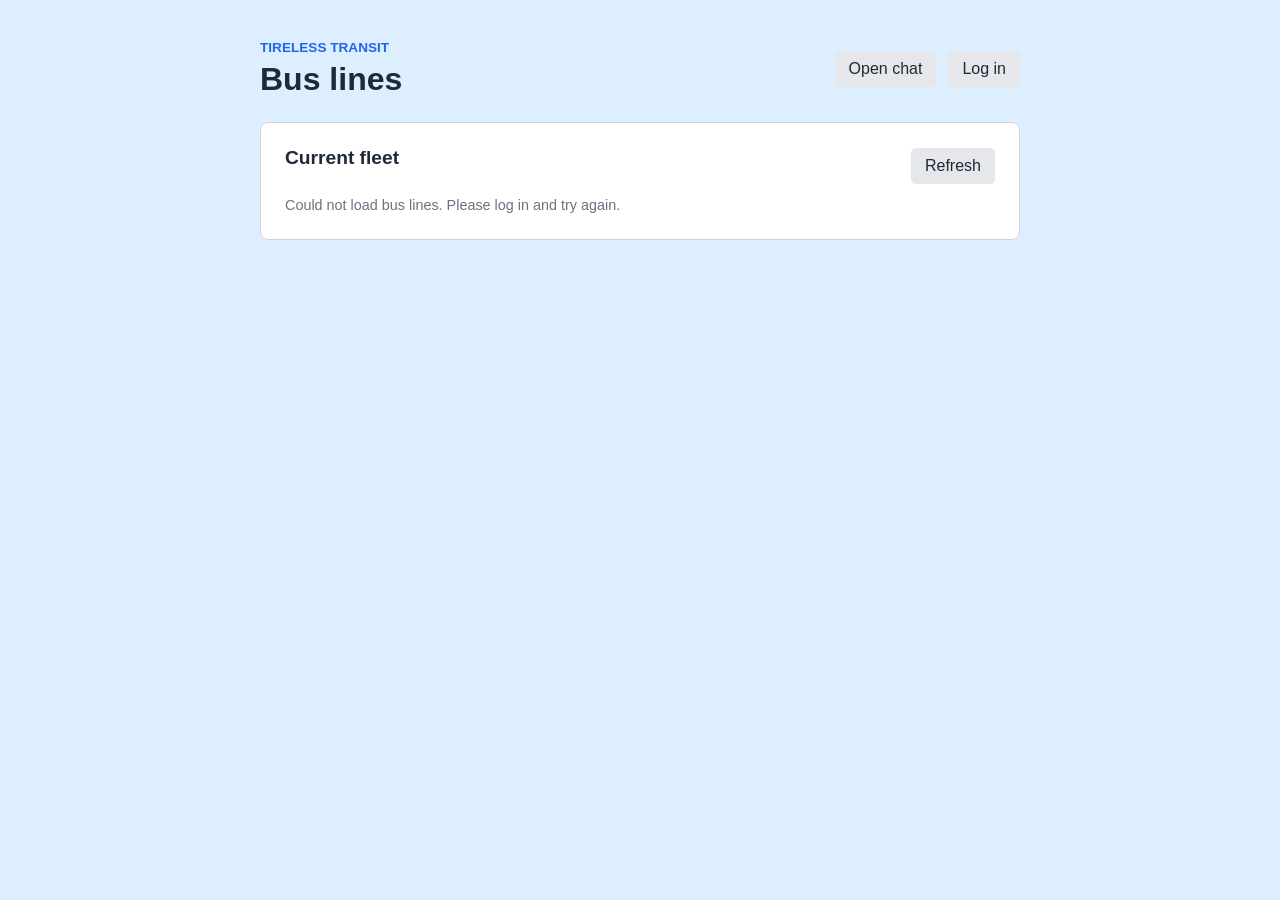
==== publish/wwwroot/index.html @ bdbb2994 "first_commit" ====
<!doctype html>
<html lang="en">
  <head>
    <meta charset="utf-8" />
    <meta name="viewport" content="width=device-width, initial-scale=1" />
    <title>Bus Lines</title>
    <link rel="stylesheet" href="styles.css" />
  </head>
  <body>
    <main class="page-shell">
      <header class="page-header">
        <div><p class="eyebrow">Tireless Transit</p><h1>Bus lines</h1></div>
        <div class="header-actions"><a class="button secondary" href="hub/chat.html">Open chat</a><a id="admin-bus-lines-link" class="button" href="admin/bus-lines/" hidden>Manage bus lines</a><a id="login-link" class="button secondary" href="login/">Log in</a><button id="logout-button" class="button secondary" type="button" hidden>Log out</button></div>
      </header>
      <section class="fleet" aria-labelledby="fleet-title">
        <div class="fleet-heading">
          <h2 id="fleet-title">Current fleet</h2>
          <button id="refresh-button" class="button secondary" type="button">Refresh</button>
        </div>
        <p id="loading-message" class="message">Loading bus lines…</p>
        <div id="bus-lines" class="bus-lines" aria-live="polite"></div>
      </section>
    </main>
    <script src="app.js"></script>
  </body>
</html>
---- publish/wwwroot/styles.css ----
:root { 
    font-family: Arial, sans-serif; 
    color: #1f2937; 
    background: #ddeeff; 
}

* { 
    box-sizing: border-box; 
}

body { 
    margin: 0; 
}

.page-shell { 
    width: min(760px, calc(100% - 32px)); 
    margin: 40px auto; 
}

.page-header, .fleet-heading, .form-actions, .header-actions, .line-actions { 
    display: flex; align-items: center; gap: 12px; 
}

.page-header, .fleet-heading { 
    justify-content: space-between; 
}

.page-header { 
    margin-bottom: 24px; 
}

h1, h2, h3, p { 
    margin-top: 0; 
}

h1 { 
    margin-bottom: 0; 
}

h2 { 
    font-size: 1.2rem; 
}

.eyebrow { 
    color: #2563eb; 
    font-size: .85rem; 
    font-weight: bold; 
    margin-bottom: 6px; 
    text-transform: uppercase; 
}

.card, .fleet, .bus-line { 
    background: #fff; 
    border: 1px solid #d1d5db; 
    border-radius: 8px; 
}

.card, .fleet { 
    padding: 24px; 
    margin-bottom: 20px; 
}

.helper-text, .message { 
    color: #6b7280; 
    font-size: .9rem; 
}

.message { 
    min-height: 1.25em; 
    margin: 12px 0 0; 
}

.message.error { 
    color: #b91c1c; 
}

label { 
    display: block; 
    font-weight: bold; 
    margin: 14px 0 6px; 
}

input { 
    width: 100%; 
    border: 1px solid #9ca3af; 
    border-radius: 5px; 
    padding: 10px; 
    font: inherit; 
}

input:focus { 
    border-color: #2563eb; 
    outline: 2px solid #b1d0ee; 
}

.button { 
    border: 0; 
    border-radius: 5px; 
    background: #2563eb; 
    color: #fff; 
    cursor: pointer; 
    font: inherit; 
    padding: 9px 14px; 
    text-decoration: none; 
}

.button:hover { 
    background: #1d4ed8; 
}

.button:disabled { 
    cursor: not-allowed; 
    opacity: .55; 
}

.button.secondary { 
    background: #e5e7eb; 
    color: #1f2937; 
}

.button.secondary:hover { 
    background: #d1d5db; 
}

.button.danger { 
    background: #dc2626; 
}

.bus-lines { 
    display: grid; 
    gap: 12px; 
}

.bus-line { 
    display: flex; 
    align-items: center; 
    justify-content: space-between;
    gap: 16px;
    padding: 16px;
}

.bus-line h3 { 
    margin-bottom: 8px; 
}

.bus-line p { 
    color: #4b5563; 
    font-size: .9rem;
    margin-bottom: 4px; 
}

@media (max-width: 520px) { 
    .page-shell { 
        margin: 20px auto; 
    } 

    .page-header, .fleet-heading, .bus-line { 
        align-items: flex-start; flex-direction: column; 
    } 
}
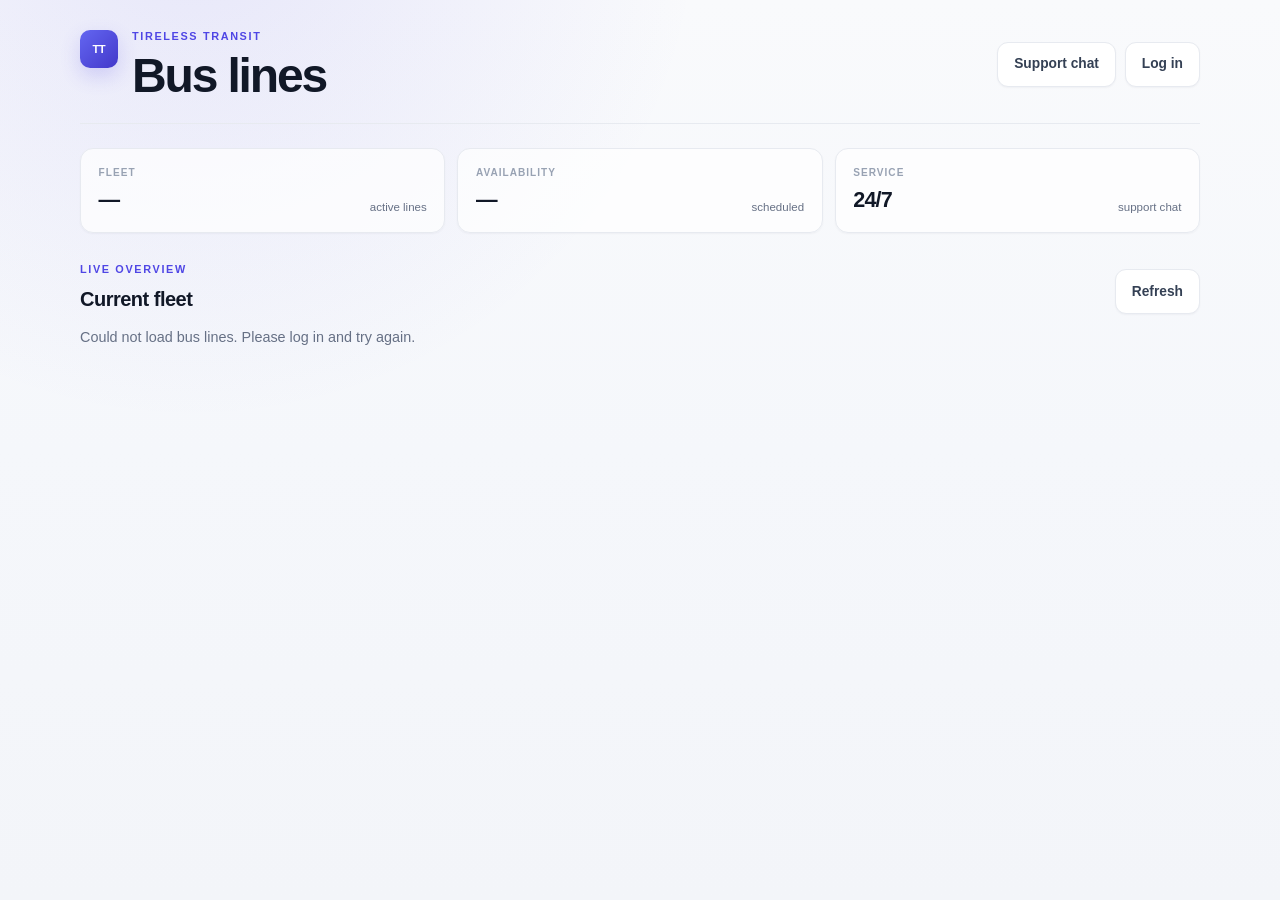
==== commit 5f4fb407: "Final_Version" ====
--- a/publish/wwwroot/index.html
+++ b/publish/wwwroot/index.html
@@ -3,18 +3,37 @@
   <head>
     <meta charset="utf-8" />
     <meta name="viewport" content="width=device-width, initial-scale=1" />
-    <title>Bus Lines</title>
+    <meta name="theme-color" content="#2563eb" />
+    <title>Bus Lines · Tireless Transit</title>
     <link rel="stylesheet" href="styles.css" />
   </head>
   <body>
     <main class="page-shell">
       <header class="page-header">
-        <div><p class="eyebrow">Tireless Transit</p><h1>Bus lines</h1></div>
-        <div class="header-actions"><a class="button secondary" href="hub/chat.html">Open chat</a><a id="admin-bus-lines-link" class="button" href="admin/bus-lines/" hidden>Manage bus lines</a><a id="login-link" class="button secondary" href="login/">Log in</a><button id="logout-button" class="button secondary" type="button" hidden>Log out</button></div>
+        <div>
+          <p class="eyebrow">Tireless Transit</p>
+          <h1>Bus lines</h1>
+        </div>
+        <div class="header-actions">
+          <a class="button secondary" href="hub/chat.html">Support chat</a>
+          <a id="admin-bus-lines-link" class="button" href="admin/bus-lines/" hidden>Manage fleet</a>
+          <a id="login-link" class="button secondary" href="login/">Log in</a>
+          <button id="logout-button" class="button secondary" type="button" hidden>Log out</button>
+        </div>
       </header>
+
+      <section class="overview-strip" aria-label="Fleet summary">
+        <div class="overview-item"><span>Fleet</span><strong id="fleet-count">—</strong><small>active lines</small></div>
+        <div class="overview-item"><span>Availability</span><strong id="available-count">—</strong><small>scheduled</small></div>
+        <div class="overview-item"><span>Service</span><strong>24/7</strong><small>support chat</small></div>
+      </section>
+
       <section class="fleet" aria-labelledby="fleet-title">
         <div class="fleet-heading">
-          <h2 id="fleet-title">Current fleet</h2>
+          <div>
+            <p class="eyebrow">Live overview</p>
+            <h2 id="fleet-title">Current fleet</h2>
+          </div>
           <button id="refresh-button" class="button secondary" type="button">Refresh</button>
         </div>
         <p id="loading-message" class="message">Loading bus lines…</p>
--- a/publish/wwwroot/styles.css
+++ b/publish/wwwroot/styles.css
@@ -1,160 +1,92 @@
-:root { 
-    font-family: Arial, sans-serif; 
-    color: #1f2937; 
-    background: #ddeeff; 
+:root {
+  --primary-color: #4f46e5;
+  --primary-hover: #4338ca;
+  --primary-soft: #eef2ff;
+  --bg-color: #f5f7fb;
+  --card-bg: #fff;
+  --text-main: #111827;
+  --text-muted: #667085;
+  --text-soft: #98a2b3;
+  --border-color: #e7eaf0;
+  --border-strong: #d4d9e2;
+  --success: #087443;
+  --success-soft: #ecfdf3;
+  --warning: #a15c00;
+  --warning-soft: #fff7e6;
+  --danger: #c43232;
+  --danger-soft: #fff1f2;
+  --info-soft: #eef4ff;
+  --border-radius: 16px;
+  --shadow-sm: 0 1px 2px rgba(16,24,40,.04);
+  --shadow-md: 0 18px 45px rgba(16,24,40,.07);
+  --shadow-lg: 0 25px 70px rgba(31,41,55,.10);
+  --content-width: 1120px;
 }
-
-* { 
-    box-sizing: border-box; 
+* { box-sizing: border-box; margin: 0; padding: 0; }
+html { scroll-behavior: smooth; }
+body {
+  min-height: 100vh;
+  font-family: Inter, ui-sans-serif, -apple-system, BlinkMacSystemFont, "Segoe UI", sans-serif;
+  background: radial-gradient(circle at 15% -10%, rgba(79,70,229,.11), transparent 32rem), linear-gradient(180deg,#f9fafc 0%,var(--bg-color) 50%,#f3f5f9 100%);
+  color: var(--text-main); line-height: 1.5; padding: 1.5rem 1rem 3rem; -webkit-font-smoothing: antialiased;
 }
-
-body { 
-    margin: 0; 
-}
-
-.page-shell { 
-    width: min(760px, calc(100% - 32px)); 
-    margin: 40px auto; 
-}
-
-.page-header, .fleet-heading, .form-actions, .header-actions, .line-actions { 
-    display: flex; align-items: center; gap: 12px; 
-}
-
-.page-header, .fleet-heading { 
-    justify-content: space-between; 
-}
-
-.page-header { 
-    margin-bottom: 24px; 
-}
-
-h1, h2, h3, p { 
-    margin-top: 0; 
-}
-
-h1 { 
-    margin-bottom: 0; 
-}
-
-h2 { 
-    font-size: 1.2rem; 
-}
-
-.eyebrow { 
-    color: #2563eb; 
-    font-size: .85rem; 
-    font-weight: bold; 
-    margin-bottom: 6px; 
-    text-transform: uppercase; 
-}
-
-.card, .fleet, .bus-line { 
-    background: #fff; 
-    border: 1px solid #d1d5db; 
-    border-radius: 8px; 
-}
-
-.card, .fleet { 
-    padding: 24px; 
-    margin-bottom: 20px; 
-}
-
-.helper-text, .message { 
-    color: #6b7280; 
-    font-size: .9rem; 
-}
-
-.message { 
-    min-height: 1.25em; 
-    margin: 12px 0 0; 
-}
-
-.message.error { 
-    color: #b91c1c; 
-}
-
-label { 
-    display: block; 
-    font-weight: bold; 
-    margin: 14px 0 6px; 
-}
-
-input { 
-    width: 100%; 
-    border: 1px solid #9ca3af; 
-    border-radius: 5px; 
-    padding: 10px; 
-    font: inherit; 
-}
-
-input:focus { 
-    border-color: #2563eb; 
-    outline: 2px solid #b1d0ee; 
-}
-
-.button { 
-    border: 0; 
-    border-radius: 5px; 
-    background: #2563eb; 
-    color: #fff; 
-    cursor: pointer; 
-    font: inherit; 
-    padding: 9px 14px; 
-    text-decoration: none; 
-}
-
-.button:hover { 
-    background: #1d4ed8; 
-}
-
-.button:disabled { 
-    cursor: not-allowed; 
-    opacity: .55; 
-}
-
-.button.secondary { 
-    background: #e5e7eb; 
-    color: #1f2937; 
-}
-
-.button.secondary:hover { 
-    background: #d1d5db; 
-}
-
-.button.danger { 
-    background: #dc2626; 
-}
-
-.bus-lines { 
-    display: grid; 
-    gap: 12px; 
-}
-
-.bus-line { 
-    display: flex; 
-    align-items: center; 
-    justify-content: space-between;
-    gap: 16px;
-    padding: 16px;
-}
-
-.bus-line h3 { 
-    margin-bottom: 8px; 
-}
-
-.bus-line p { 
-    color: #4b5563; 
-    font-size: .9rem;
-    margin-bottom: 4px; 
-}
-
-@media (max-width: 520px) { 
-    .page-shell { 
-        margin: 20px auto; 
-    } 
-
-    .page-header, .fleet-heading, .bus-line { 
-        align-items: flex-start; flex-direction: column; 
-    } 
-}+button,input,select { font: inherit; }
+button,.button,.navigation-button { display:inline-flex;align-items:center;justify-content:center;min-height:42px;padding:.7rem 1rem;font-size:.86rem;font-weight:750;border:1px solid transparent;border-radius:11px;cursor:pointer;text-decoration:none;background:var(--primary-color);color:#fff;box-shadow:var(--shadow-sm);transition:.18s ease; }
+button:hover,.button:hover,.navigation-button:hover { background:var(--primary-hover);transform:translateY(-1px);box-shadow:0 8px 22px rgba(79,70,229,.18); }
+button:active,.button:active { transform:translateY(0); }
+button:disabled,.button:disabled { opacity:.55;cursor:not-allowed;transform:none;box-shadow:none; }
+.button.secondary { background:#fff;color:#344054;border-color:var(--border-color); }
+.button.secondary:hover { background:#f8f9fc;border-color:var(--border-strong);box-shadow:var(--shadow-sm); }
+.button.danger { background:var(--danger); }
+.button.danger:hover { background:#aa2828; }
+[hidden] { display:none !important; }
+.page-shell { width:min(100%,var(--content-width)); margin:0 auto; display:flex; flex-direction:column; gap:1.5rem; }
+.page-header { display:flex;justify-content:space-between;align-items:center;gap:1.5rem;padding:.25rem 0 1.4rem;border-bottom:1px solid var(--border-color); }
+.page-header > div:first-child { position:relative;padding-left:3.25rem; }
+.page-header > div:first-child::before { content:"TT";position:absolute;left:0;top:.15rem;width:2.35rem;height:2.35rem;border-radius:10px;display:grid;place-items:center;background:linear-gradient(135deg,#6366f1,#4338ca);color:#fff;font-size:.7rem;font-weight:900;letter-spacing:-.04em;box-shadow:0 8px 20px rgba(79,70,229,.2); }
+.eyebrow { font-size:.68rem;text-transform:uppercase;letter-spacing:.15em;color:var(--primary-color);font-weight:850;margin-bottom:.42rem; }
+.page-header h1 { font-size:clamp(2rem,4vw,3rem);letter-spacing:-.045em;line-height:1.03; }
+.header-actions { display:flex;flex-wrap:wrap;gap:.55rem;align-items:center;justify-content:flex-end; }
+.card { background:rgba(255,255,255,.9);border:1px solid var(--border-color);border-radius:var(--border-radius);padding:clamp(1.25rem,3vw,2rem);box-shadow:var(--shadow-md);backdrop-filter:blur(8px); }
+.card h1,.card h2 { letter-spacing:-.03em; }
+.card h1 { font-size:1.65rem; }
+.card h2 { font-size:1.25rem;margin-bottom:.35rem; }
+.card p,.helper-text,.message { color:var(--text-muted);font-size:.9rem; }
+.card p a,.helper-text a { color:var(--primary-color);text-decoration:none;font-weight:750; }
+.card p a:hover,.helper-text a:hover { text-decoration:underline; }
+form label { display:block;font-size:.78rem;font-weight:750;color:#344054;margin:0 0 .42rem; }
+form input,form select,input#message { width:100%;padding:.82rem .9rem;margin:0 0 1rem;border:1px solid var(--border-color);border-radius:10px;background:#fff;color:var(--text-main);font-size:.94rem;transition:.15s ease; }
+form input::placeholder { color:var(--text-soft); }
+form input:hover,form select:hover { border-color:var(--border-strong); }
+form input:focus,form select:focus,input#message:focus { outline:none;border-color:#a5b4fc;box-shadow:0 0 0 4px rgba(79,70,229,.11); }
+input:disabled,select:disabled { background:#f2f4f7;cursor:not-allowed; }
+form br { display:none; }
+.form-actions { display:flex;flex-wrap:wrap;gap:.6rem;margin-top:.2rem; }
+.fleet { margin-top:.25rem; }
+.fleet-heading { display:flex;align-items:flex-end;justify-content:space-between;gap:1rem;margin-bottom:.8rem; }
+.fleet-heading h2 { font-size:1.25rem;letter-spacing:-.025em; }
+.message { margin-top:.65rem; }
+.error { color:var(--danger)!important;font-weight:650; }
+.bus-lines { display:grid;grid-template-columns:repeat(2,minmax(0,1fr));gap:1rem;margin-top:1rem; }
+.bus-line { position:relative;display:flex;justify-content:space-between;gap:1.25rem;padding:1.25rem;background:#fff;border:1px solid var(--border-color);border-radius:14px;box-shadow:var(--shadow-sm);transition:.18s ease;overflow:hidden; }
+.bus-line::before { content:"";position:absolute;left:0;top:0;bottom:0;width:3px;background:#c7d2fe; }
+.bus-line:hover { transform:translateY(-2px);border-color:#d9def0;box-shadow:0 15px 32px rgba(16,24,40,.08); }
+.bus-line h3 { font-size:1rem;letter-spacing:-.015em;margin-bottom:.4rem; }
+.bus-line p { color:var(--text-muted);font-size:.83rem; }
+.bus-line .line-route { color:var(--text-main);font-weight:800;font-size:.98rem;margin-bottom:.7rem; }
+.bus-line .line-meta { display:grid;grid-template-columns:repeat(2,minmax(0,1fr));gap:.35rem .9rem; }
+.line-actions { display:flex;flex-direction:column;gap:.45rem;align-self:flex-start; }
+.line-actions .button { min-height:36px;padding:.5rem .75rem;font-size:.78rem; }
+.status-badge { display:inline-flex;align-items:center;width:fit-content;margin-bottom:.55rem;padding:.27rem .58rem;border-radius:999px;font-size:.69rem;font-weight:850;background:var(--primary-soft);color:#4338ca; }
+.status-scheduled { background:var(--success-soft);color:var(--success); }
+.status-en-route { background:var(--info-soft);color:#2454b8; }
+.status-delayed { background:var(--warning-soft);color:var(--warning); }
+.status-cancelled { background:var(--danger-soft);color:var(--danger); }
+.empty-state { grid-column:1/-1;padding:2.5rem;text-align:center;border:1px dashed var(--border-strong);border-radius:14px;color:var(--text-muted);background:rgba(255,255,255,.65); }
+@media(max-width:760px){ body{padding:1rem .75rem 2rem}.page-header{align-items:flex-start;flex-direction:column}.header-actions{justify-content:flex-start}.bus-lines{grid-template-columns:1fr}.bus-line{flex-direction:column}.line-actions{flex-direction:row} }
+@media(max-width:480px){.header-actions,.header-actions .button,.header-actions button{width:100%}.header-actions{flex-direction:column}.fleet-heading{align-items:flex-start;flex-direction:column}.fleet-heading .button{width:100%}.form-actions .button,.form-actions button{flex:1}}
+.overview-strip{display:grid;grid-template-columns:repeat(3,1fr);gap:.75rem}
+.overview-item{padding:1rem 1.1rem;background:rgba(255,255,255,.72);border:1px solid var(--border-color);border-radius:13px;display:grid;grid-template-columns:1fr auto;align-items:end;column-gap:.5rem;box-shadow:var(--shadow-sm)}
+.overview-item span{grid-column:1/-1;text-transform:uppercase;letter-spacing:.1em;font-size:.63rem;font-weight:800;color:var(--text-soft);margin-bottom:.25rem}.overview-item strong{font-size:1.35rem;letter-spacing:-.04em}.overview-item small{font-size:.72rem;color:var(--text-muted)}
+.bus-line .line-details{min-width:0;flex:1}.bus-line h3{font-size:1rem}.bus-line .line-meta p{font-size:.8rem}
+@media(max-width:560px){.overview-strip{grid-template-columns:1fr}.overview-item{grid-template-columns:1fr auto}}
